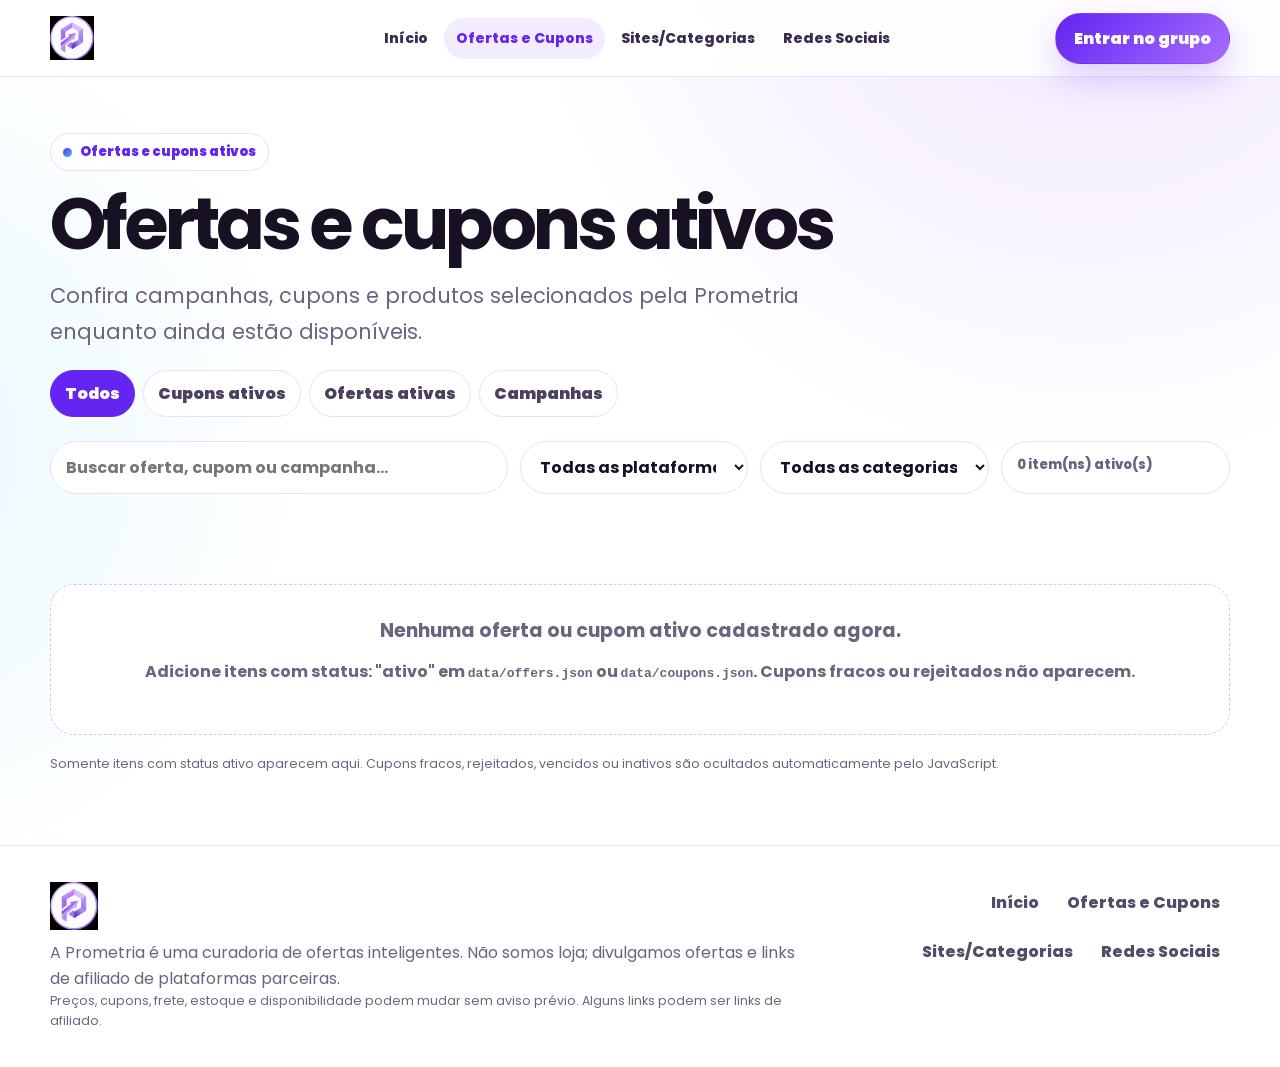
==== ofertas.html @ f3c87abd "Add files via upload" ====
<!doctype html><html lang="pt-BR"><head><meta charset="utf-8"><meta name="viewport" content="width=device-width, initial-scale=1"><title>Prometria | Ofertas e cupons ativos</title><meta name="description" content="Ofertas, cupons e campanhas ativos selecionados pela Prometria."><meta name="theme-color" content="#6424f2"><meta property="og:title" content="Prometria | Ofertas e cupons ativos"><meta property="og:description" content="Ofertas, cupons e campanhas ativos selecionados pela Prometria."><meta property="og:type" content="website"><link rel="preconnect" href="https://fonts.googleapis.com"><link rel="preconnect" href="https://fonts.gstatic.com" crossorigin><link href="https://fonts.googleapis.com/css2?family=Poppins:wght@400;600;700;800;900&display=swap" rel="stylesheet"><link rel="icon" href="assets/img/favicon.png"><link rel="stylesheet" href="assets/css/styles.css"></head><body><a class="skip-link" href="#conteudo">Pular para o conteúdo</a><header class="header"><div class="container header__inner"><a class="logo" href="index.html" aria-label="Prometria"><img src="assets/img/prometria-logo-horizontal.png" alt="Prometria - ofertas inteligentes" onerror="this.style.display='none';this.nextElementSibling.style.display='flex'"> <span class="logo__fallback" style="display:none"><span class="logo__mark">P</span><span>prometria</span></span></a><nav class="nav" data-nav aria-label="Menu principal"><a href="index.html" class="">Início</a><a href="ofertas.html" class="active">Ofertas e Cupons</a><a href="sites-categorias.html" class="">Sites/Categorias</a><a href="redes.html" class="">Redes Sociais</a></nav><div class="header__actions"><a class="btn btn--primary" href="redes.html">Entrar no grupo</a><button class="menu-btn" type="button" data-menu-button aria-expanded="false">Menu</button></div></div></header><main id="conteudo">
<section class="page-hero"><div class="container"><span class="eyebrow">Ofertas e cupons ativos</span><h1>Ofertas e cupons ativos</h1><p class="lead">Confira campanhas, cupons e produtos selecionados pela Prometria enquanto ainda estão disponíveis.</p><div class="tabs" role="tablist" aria-label="Tipo de item"><button class="tab active" data-tab="todos" type="button">Todos</button><button class="tab" data-tab="cupons" type="button">Cupons ativos</button><button class="tab" data-tab="ofertas" type="button">Ofertas ativas</button><button class="tab" data-tab="campanhas" type="button">Campanhas</button></div><div class="filters"><input class="field" data-filter-search type="search" placeholder="Buscar oferta, cupom ou campanha..."><select class="field" data-filter-platform aria-label="Filtrar por plataforma"><option value="">Todas as plataformas</option></select><select class="field" data-filter-category aria-label="Filtrar por categoria"><option value="">Todas as categorias</option></select><span class="field count" data-count>0 item(ns)</span></div></div></section>
<section class="section"><div class="container"><div class="list-grid" data-results></div><p class="legal">Somente itens com status ativo aparecem aqui. Cupons fracos, rejeitados, vencidos ou inativos são ocultados automaticamente pelo JavaScript.</p></div></section>
</main><footer class="footer"><div class="container footer__grid"><div><img class="footer__logo" src="assets/img/prometria-logo-horizontal.png" alt="Prometria"><p>A Prometria é uma curadoria de ofertas inteligentes. Não somos loja; divulgamos ofertas e links de afiliado de plataformas parceiras.</p><p class="legal">Preços, cupons, frete, estoque e disponibilidade podem mudar sem aviso prévio. Alguns links podem ser links de afiliado.</p></div><div class="footer-links"><a href="index.html">Início</a><a href="ofertas.html">Ofertas e Cupons</a><a href="sites-categorias.html">Sites/Categorias</a><a href="redes.html">Redes Sociais</a></div></div></footer><script src="assets/js/main.js"></script></body></html>
---- assets/css/styles.css ----
:root{
  --bg:#ffffff;
  --bg-soft:#faf8ff;
  --surface:#ffffff;
  --text:#181124;
  --muted:#6d637d;
  --line:#e9defc;
  --line-strong:#d7c5ff;
  --purple:#6424f2;
  --purple-dark:#260047;
  --lilac:#a76dff;
  --cyan:#43c8f5;
  --green:#18a058;
  --amber:#f59e0b;
  --red:#dc2626;
  --shadow:0 18px 50px rgba(37,0,71,.08);
  --shadow-sm:0 8px 28px rgba(37,0,71,.06);
  --radius:24px;
  --radius-sm:16px;
  --max:1180px;
}
*{box-sizing:border-box}
html{scroll-behavior:smooth}
body{
  margin:0;
  font-family:Poppins,Inter,system-ui,-apple-system,BlinkMacSystemFont,"Segoe UI",sans-serif;
  background:radial-gradient(circle at 85% -10%,rgba(167,109,255,.18),transparent 36rem),radial-gradient(circle at -10% 28rem,rgba(67,200,245,.12),transparent 28rem),var(--bg);
  color:var(--text);
}
a{color:inherit;text-decoration:none}
img{max-width:100%;display:block}
button,input,select{font:inherit}
.container{width:min(var(--max),calc(100% - 40px));margin-inline:auto}
.skip-link{position:absolute;left:-9999px;top:12px;z-index:20;background:#fff;padding:10px 14px;border-radius:12px;border:1px solid var(--line)}
.skip-link:focus{left:12px}
.header{position:sticky;top:0;z-index:10;background:rgba(255,255,255,.88);backdrop-filter:blur(18px);border-bottom:1px solid rgba(233,222,252,.86)}
.header__inner{height:76px;display:flex;align-items:center;justify-content:space-between;gap:22px}
.logo{display:flex;align-items:center;gap:12px;min-width:168px}
.logo img{height:44px;width:auto;object-fit:contain}
.logo__fallback{display:flex;align-items:center;gap:10px;font-weight:900;letter-spacing:-.04em;color:var(--purple-dark)}
.logo__mark{width:40px;height:40px;border-radius:14px;background:linear-gradient(135deg,var(--purple),var(--lilac));display:grid;place-items:center;color:#fff;font-weight:900}
.nav{display:flex;align-items:center;gap:4px;font-size:14px;font-weight:800;color:#3a2c51}
.nav a{padding:10px 12px;border-radius:999px}
.nav a:hover,.nav a.active{background:#f3ecff;color:var(--purple)}
.header__actions{display:flex;gap:10px;align-items:center}
.btn{display:inline-flex;align-items:center;justify-content:center;gap:8px;min-height:44px;padding:12px 18px;border-radius:999px;border:1px solid var(--line-strong);font-weight:900;color:var(--purple);background:#fff;cursor:pointer;transition:.18s ease;white-space:nowrap}
.btn:hover{transform:translateY(-1px);box-shadow:var(--shadow-sm)}
.btn--primary{background:linear-gradient(135deg,var(--purple),var(--lilac));border-color:transparent;color:#fff;box-shadow:0 14px 32px rgba(100,36,242,.22)}
.btn--ghost{background:#fff;color:var(--purple)}
.btn--full{width:100%}
.btn[aria-disabled="true"],.btn.disabled{opacity:.55;pointer-events:none;box-shadow:none}
.menu-btn{display:none;border:1px solid var(--line);background:#fff;border-radius:14px;padding:10px 12px;color:var(--purple);font-weight:900}
.hero{padding:76px 0 48px}
.hero__grid{display:grid;grid-template-columns:1.05fr .95fr;gap:48px;align-items:center}
.eyebrow{display:inline-flex;align-items:center;gap:8px;padding:8px 12px;border:1px solid var(--line);border-radius:999px;background:rgba(255,255,255,.82);font-size:13px;font-weight:900;color:var(--purple)}
.eyebrow::before{content:"";width:9px;height:9px;border-radius:50%;background:linear-gradient(135deg,var(--purple),var(--cyan))}
h1,.h1{font-size:clamp(40px,6vw,72px);line-height:.98;letter-spacing:-.055em;margin:18px 0 18px}
h2,.h2{font-size:clamp(28px,4vw,46px);line-height:1.07;letter-spacing:-.04em;margin:0 0 12px}
h3{font-size:19px;line-height:1.25;margin:0 0 8px}.gradient{background:linear-gradient(135deg,var(--purple),var(--lilac),var(--cyan));background-clip:text;-webkit-background-clip:text;color:transparent}.lead{font-size:clamp(17px,2.2vw,21px);line-height:1.72;color:var(--muted);max-width:760px;margin:0}.hero__actions{display:flex;gap:12px;flex-wrap:wrap;margin-top:28px}.trust-row{display:flex;gap:10px;flex-wrap:wrap;margin-top:24px}.chip{display:inline-flex;align-items:center;gap:8px;padding:9px 12px;border-radius:999px;background:#fff;border:1px solid var(--line);font-size:13px;font-weight:850;color:#4d405f}.hero-panel{background:rgba(255,255,255,.88);border:1px solid var(--line);border-radius:34px;padding:22px;box-shadow:var(--shadow)}.mini-card{padding:18px;border:1px solid var(--line);border-radius:22px;background:linear-gradient(180deg,#fff,#fbf9ff);margin-bottom:12px}.mini-card:last-child{margin-bottom:0}.mini-card__row{display:flex;gap:14px;align-items:flex-start}.icon{width:48px;height:48px;flex:0 0 48px;border-radius:16px;display:grid;place-items:center;background:linear-gradient(135deg,#f4edff,#eafaff);font-size:22px}.section{padding:60px 0}.section--soft{background:linear-gradient(180deg,rgba(250,248,255,.78),rgba(255,255,255,.92));border-block:1px solid var(--line)}.section__head{display:flex;align-items:flex-end;justify-content:space-between;gap:24px;margin-bottom:24px}.section__text{color:var(--muted);line-height:1.65;max-width:680px;margin:0}.grid{display:grid;gap:18px}.grid--3{grid-template-columns:repeat(3,1fr)}.grid--4{grid-template-columns:repeat(4,1fr)}.card{background:rgba(255,255,255,.94);border:1px solid var(--line);border-radius:var(--radius);padding:22px;box-shadow:var(--shadow-sm)}.card p{color:var(--muted);line-height:1.65;margin:0}.card__footer{margin-top:16px}.page-hero{padding:56px 0 30px}.page-hero .lead{max-width:860px}.notice{border:1px solid var(--line);border-left:5px solid var(--purple);background:#fff;border-radius:18px;padding:16px 18px;color:var(--muted);line-height:1.58}.filters{display:grid;grid-template-columns:1.4fr repeat(3, minmax(160px, .7fr));gap:12px;margin-top:24px}.field{width:100%;border:1px solid var(--line);border-radius:999px;padding:13px 15px;background:#fff;color:var(--text);font-weight:700;outline:none}.field:focus{border-color:var(--purple);box-shadow:0 0 0 4px rgba(100,36,242,.10)}.tabs{display:flex;gap:8px;flex-wrap:wrap;margin-top:20px}.tab{border:1px solid var(--line);background:#fff;border-radius:999px;padding:10px 14px;font-weight:900;color:#4d405f;cursor:pointer}.tab.active{background:var(--purple);color:#fff;border-color:var(--purple)}.list-grid{display:grid;grid-template-columns:repeat(3,1fr);gap:18px}.offer-card,.coupon-card{padding:0;overflow:hidden}.offer-card__image{height:190px;background:linear-gradient(135deg,#f6f0ff,#e9fbff);display:grid;place-items:center;color:var(--purple-dark);font-weight:900;text-align:center}.offer-card__body,.coupon-card__body{padding:20px}.badges{display:flex;gap:8px;flex-wrap:wrap;margin-bottom:12px}.badge{display:inline-flex;align-items:center;gap:6px;padding:6px 10px;border-radius:999px;background:#f4efff;color:var(--purple);font-size:12px;font-weight:900;border:1px solid var(--line)}.badge--active{background:#e9f8ef;color:#12733f;border-color:#c9efd8}.badge--warning{background:#fff6df;color:#93640d;border-color:#f8e3a7}.price-line{display:flex;align-items:baseline;gap:10px;flex-wrap:wrap;margin:14px 0 4px}.price{font-size:24px;font-weight:950;color:var(--purple-dark)}.old-price{color:var(--muted);text-decoration:line-through;font-weight:700}.price-note,.small{font-size:13px;color:var(--muted);line-height:1.5}.coupon-code{font-size:26px;font-weight:950;letter-spacing:.02em;color:var(--purple-dark);background:#faf8ff;border:1px dashed var(--line-strong);border-radius:16px;padding:14px;margin:14px 0}.empty{grid-column:1/-1;text-align:center;background:#fff;border:1px dashed var(--line-strong);border-radius:24px;padding:34px;color:var(--muted);font-weight:700}.count{font-size:13px;color:var(--muted);font-weight:800}.cta{border-radius:32px;padding:34px;background:linear-gradient(135deg,var(--purple),var(--lilac));color:#fff;display:flex;align-items:center;justify-content:space-between;gap:26px;box-shadow:var(--shadow)}.cta p{color:rgba(255,255,255,.86);line-height:1.65;margin:0}.cta .btn{background:#fff;color:var(--purple)}.footer{background:#fff;border-top:1px solid var(--line);padding:36px 0}.footer__grid{display:grid;grid-template-columns:1.3fr .7fr;gap:32px;align-items:start}.footer__logo{height:48px;width:auto;object-fit:contain;margin-bottom:10px}.footer p{color:var(--muted);line-height:1.6;margin:0}.footer-links{display:flex;gap:8px;flex-wrap:wrap;justify-content:flex-end}.footer-links a{font-weight:800;color:#554a67;padding:8px 10px;border-radius:999px}.footer-links a:hover{background:#f4efff;color:var(--purple)}.legal{margin-top:20px;font-size:12.5px;color:var(--muted)}
@media(max-width:980px){.hero__grid{grid-template-columns:1fr}.grid--3,.grid--4,.list-grid{grid-template-columns:repeat(2,1fr)}.filters{grid-template-columns:1fr 1fr}.nav{position:absolute;left:20px;right:20px;top:78px;background:#fff;border:1px solid var(--line);border-radius:22px;box-shadow:var(--shadow);padding:10px;display:none;flex-direction:column;align-items:stretch}.nav.open{display:flex}.nav a{padding:13px 14px}.menu-btn{display:inline-flex}.header__actions .btn{display:none}.footer__grid{grid-template-columns:1fr}.footer-links{justify-content:flex-start}}
@media(max-width:640px){.container{width:min(var(--max),calc(100% - 28px))}.header__inner{height:70px}.logo img{height:38px}.hero{padding:44px 0 34px}.section{padding:44px 0}.grid--3,.grid--4,.list-grid,.filters{grid-template-columns:1fr}.section__head{display:block}.cta{display:block;padding:26px;border-radius:26px}.cta .btn{width:100%;margin-top:18px}.hero__actions .btn{width:100%}.offer-card__image{height:160px}.footer__logo{height:42px}}


/* Logo oficial Prometria */
.brand {
  display: inline-flex;
  align-items: center;
  gap: 12px;
}

.brand-logo {
  display: block;
  width: auto;
  height: 48px;
  max-width: 190px;
  object-fit: contain;
}

.footer-brand .brand-logo,
.footer .brand-logo {
  height: 54px;
  max-width: 210px;
}

@media (max-width: 720px) {
  .brand-logo {
    height: 42px;
    max-width: 165px;
  }
}
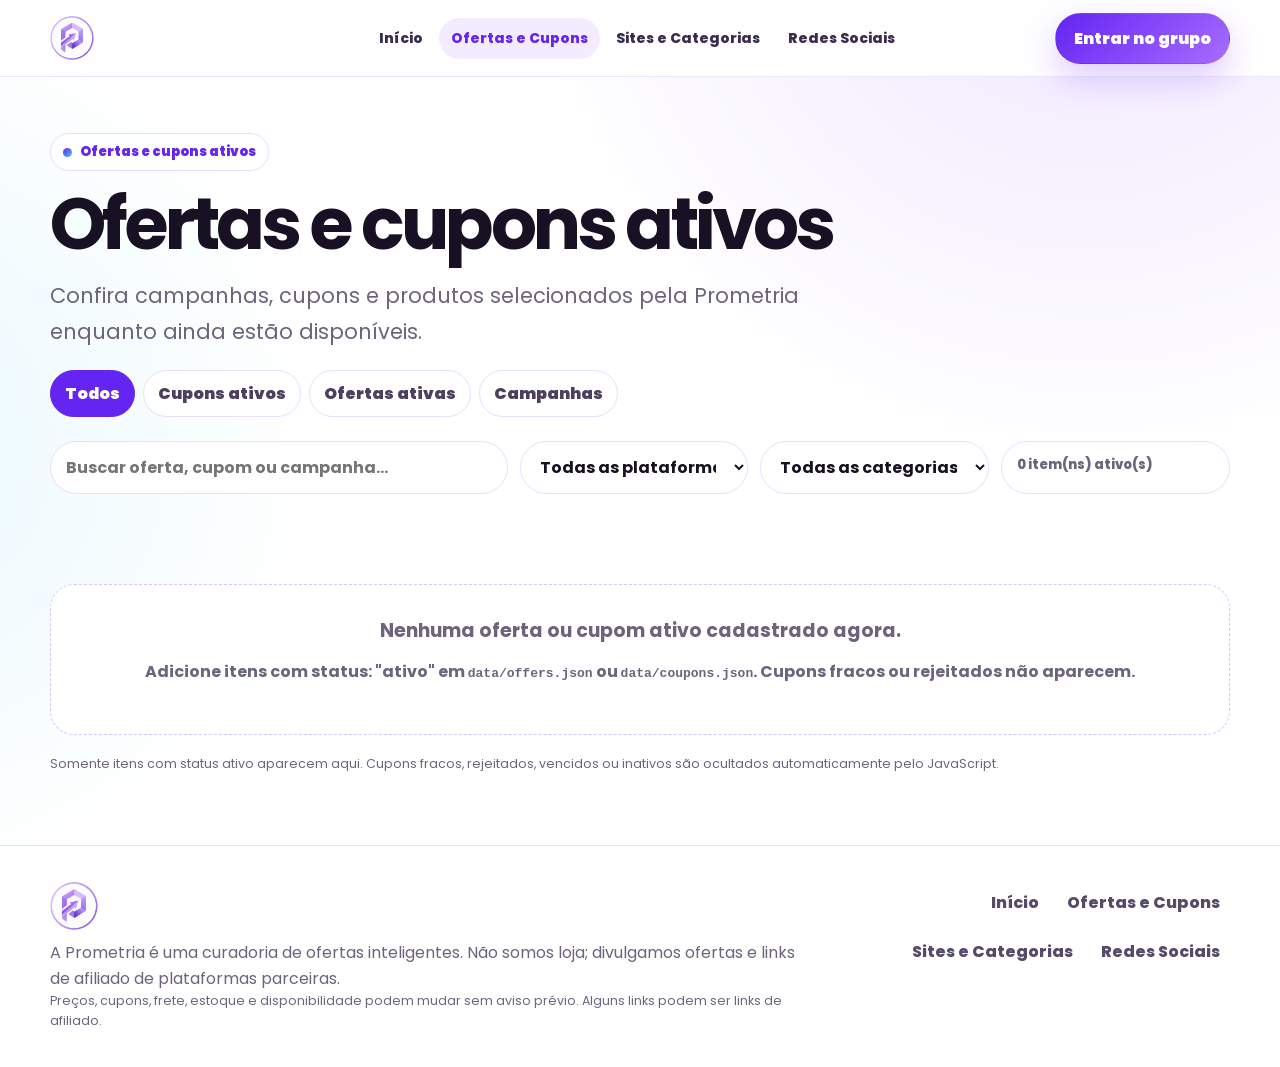
==== commit 41d84c0c: "Add files via upload" ====
--- a/ofertas.html
+++ b/ofertas.html
@@ -1,4 +1,4 @@
-<!doctype html><html lang="pt-BR"><head><meta charset="utf-8"><meta name="viewport" content="width=device-width, initial-scale=1"><title>Prometria | Ofertas e cupons ativos</title><meta name="description" content="Ofertas, cupons e campanhas ativos selecionados pela Prometria."><meta name="theme-color" content="#6424f2"><meta property="og:title" content="Prometria | Ofertas e cupons ativos"><meta property="og:description" content="Ofertas, cupons e campanhas ativos selecionados pela Prometria."><meta property="og:type" content="website"><link rel="preconnect" href="https://fonts.googleapis.com"><link rel="preconnect" href="https://fonts.gstatic.com" crossorigin><link href="https://fonts.googleapis.com/css2?family=Poppins:wght@400;600;700;800;900&display=swap" rel="stylesheet"><link rel="icon" href="assets/img/favicon.png"><link rel="stylesheet" href="assets/css/styles.css"></head><body><a class="skip-link" href="#conteudo">Pular para o conteúdo</a><header class="header"><div class="container header__inner"><a class="logo" href="index.html" aria-label="Prometria"><img src="assets/img/prometria-logo-horizontal.png" alt="Prometria - ofertas inteligentes" onerror="this.style.display='none';this.nextElementSibling.style.display='flex'"> <span class="logo__fallback" style="display:none"><span class="logo__mark">P</span><span>prometria</span></span></a><nav class="nav" data-nav aria-label="Menu principal"><a href="index.html" class="">Início</a><a href="ofertas.html" class="active">Ofertas e Cupons</a><a href="sites-categorias.html" class="">Sites/Categorias</a><a href="redes.html" class="">Redes Sociais</a></nav><div class="header__actions"><a class="btn btn--primary" href="redes.html">Entrar no grupo</a><button class="menu-btn" type="button" data-menu-button aria-expanded="false">Menu</button></div></div></header><main id="conteudo">
+<!doctype html><html lang="pt-BR"><head><meta charset="utf-8"><meta name="viewport" content="width=device-width, initial-scale=1"><title>Prometria | Ofertas e cupons ativos</title><meta name="description" content="Ofertas, cupons e campanhas ativos selecionados pela Prometria."><meta name="theme-color" content="#6424f2"><meta property="og:title" content="Prometria | Ofertas e cupons ativos"><meta property="og:description" content="Ofertas, cupons e campanhas ativos selecionados pela Prometria."><meta property="og:type" content="website"><link rel="preconnect" href="https://fonts.googleapis.com"><link rel="preconnect" href="https://fonts.gstatic.com" crossorigin><link href="https://fonts.googleapis.com/css2?family=Poppins:wght@400;600;700;800;900&display=swap" rel="stylesheet"><link rel="icon" href="assets/img/favicon.png"><link rel="stylesheet" href="assets/css/styles.css"></head><body><a class="skip-link" href="#conteudo">Pular para o conteúdo</a><header class="header"><div class="container header__inner"><a class="logo" href="index.html" aria-label="Prometria"><img class="brand-logo" src="assets/img/prometria-logo-clean.png" alt="Prometria - ofertas inteligentes" onerror="this.style.display='none';this.nextElementSibling.style.display='flex'"> <span class="logo__fallback" style="display:none"><span class="logo__mark">P</span><span>prometria</span></span></a><nav class="nav" data-nav aria-label="Menu principal"><a href="index.html" class="">Início</a><a href="ofertas.html" class="active">Ofertas e Cupons</a><a href="sites-categorias.html" class="">Sites e Categorias</a><a href="redes.html" class="">Redes Sociais</a></nav><div class="header__actions"><a class="btn btn--primary" href="redes.html">Entrar no grupo</a><button class="menu-btn" type="button" data-menu-button aria-expanded="false">Menu</button></div></div></header><main id="conteudo">
 <section class="page-hero"><div class="container"><span class="eyebrow">Ofertas e cupons ativos</span><h1>Ofertas e cupons ativos</h1><p class="lead">Confira campanhas, cupons e produtos selecionados pela Prometria enquanto ainda estão disponíveis.</p><div class="tabs" role="tablist" aria-label="Tipo de item"><button class="tab active" data-tab="todos" type="button">Todos</button><button class="tab" data-tab="cupons" type="button">Cupons ativos</button><button class="tab" data-tab="ofertas" type="button">Ofertas ativas</button><button class="tab" data-tab="campanhas" type="button">Campanhas</button></div><div class="filters"><input class="field" data-filter-search type="search" placeholder="Buscar oferta, cupom ou campanha..."><select class="field" data-filter-platform aria-label="Filtrar por plataforma"><option value="">Todas as plataformas</option></select><select class="field" data-filter-category aria-label="Filtrar por categoria"><option value="">Todas as categorias</option></select><span class="field count" data-count>0 item(ns)</span></div></div></section>
 <section class="section"><div class="container"><div class="list-grid" data-results></div><p class="legal">Somente itens com status ativo aparecem aqui. Cupons fracos, rejeitados, vencidos ou inativos são ocultados automaticamente pelo JavaScript.</p></div></section>
-</main><footer class="footer"><div class="container footer__grid"><div><img class="footer__logo" src="assets/img/prometria-logo-horizontal.png" alt="Prometria"><p>A Prometria é uma curadoria de ofertas inteligentes. Não somos loja; divulgamos ofertas e links de afiliado de plataformas parceiras.</p><p class="legal">Preços, cupons, frete, estoque e disponibilidade podem mudar sem aviso prévio. Alguns links podem ser links de afiliado.</p></div><div class="footer-links"><a href="index.html">Início</a><a href="ofertas.html">Ofertas e Cupons</a><a href="sites-categorias.html">Sites/Categorias</a><a href="redes.html">Redes Sociais</a></div></div></footer><script src="assets/js/main.js"></script></body></html>+</main><footer class="footer"><div class="container footer__grid"><div><img class="footer__logo" src="assets/img/prometria-logo-clean.png" alt="Prometria"><p>A Prometria é uma curadoria de ofertas inteligentes. Não somos loja; divulgamos ofertas e links de afiliado de plataformas parceiras.</p><p class="legal">Preços, cupons, frete, estoque e disponibilidade podem mudar sem aviso prévio. Alguns links podem ser links de afiliado.</p></div><div class="footer-links"><a href="index.html">Início</a><a href="ofertas.html">Ofertas e Cupons</a><a href="sites-categorias.html">Sites e Categorias</a><a href="redes.html">Redes Sociais</a></div></div></footer><script src="assets/js/main.js"></script></body></html>
--- a/assets/css/styles.css
+++ b/assets/css/styles.css
@@ -88,3 +88,144 @@
     max-width: 165px;
   }
 }
+
+
+/* ===== Ajustes V5 Prometria clean ===== */
+.brand-logo,
+.logo-img,
+.site-logo {
+  height: 46px;
+  max-width: 210px;
+  width: auto;
+  object-fit: contain;
+  display: block;
+  background: transparent !important;
+  border-radius: 0 !important;
+  box-shadow: none !important;
+}
+
+.brand,
+.logo,
+.header-logo {
+  background: transparent !important;
+  box-shadow: none !important;
+}
+
+.header,
+.site-header {
+  background: rgba(255,255,255,.92) !important;
+  backdrop-filter: blur(14px);
+  border-bottom: 1px solid #eee6ff;
+}
+
+.hero {
+  padding-top: 56px !important;
+  padding-bottom: 42px !important;
+}
+
+.hero .container,
+.hero-grid {
+  min-height: auto !important;
+}
+
+.hero-title,
+h1 {
+  max-width: 820px;
+}
+
+.home-compact-grid {
+  display: grid;
+  grid-template-columns: repeat(3, 1fr);
+  gap: 18px;
+  margin-top: 26px;
+}
+
+.home-compact-card {
+  background: #fff;
+  border: 1px solid #eadffd;
+  border-radius: 22px;
+  padding: 22px;
+  box-shadow: 0 12px 36px rgba(39, 10, 77, .07);
+}
+
+.home-compact-card h3 {
+  margin: 0 0 8px;
+  font-size: 18px;
+}
+
+.home-compact-card p {
+  margin: 0;
+  color: #746a86;
+  line-height: 1.55;
+}
+
+.home-platform-strip {
+  display: flex;
+  flex-wrap: wrap;
+  gap: 10px;
+  margin-top: 22px;
+}
+
+.home-platform-strip a,
+.home-platform-strip span {
+  display: inline-flex;
+  padding: 10px 14px;
+  border: 1px solid #eadffd;
+  border-radius: 999px;
+  background: #fff;
+  color: #5B20E8;
+  font-weight: 800;
+  font-size: 14px;
+}
+
+.section-condensed {
+  padding: 42px 0 !important;
+}
+
+.notice-box {
+  border: 1px solid #eadffd;
+  background: #fbfaff;
+  border-radius: 22px;
+  padding: 18px;
+  color: #746a86;
+  line-height: 1.55;
+  font-size: 14px;
+}
+
+.empty-state {
+  border: 1px dashed #d8c7ff;
+  background: #fbfaff;
+  border-radius: 22px;
+  padding: 28px;
+  text-align: center;
+  color: #746a86;
+}
+
+.data-help {
+  margin-top: 22px;
+  padding: 18px;
+  background: #fff;
+  border: 1px solid #eadffd;
+  border-radius: 22px;
+}
+
+.data-help code {
+  background: #f7f3ff;
+  color: #5B20E8;
+  padding: 2px 6px;
+  border-radius: 8px;
+  font-weight: 800;
+}
+
+@media (max-width: 860px) {
+  .home-compact-grid {
+    grid-template-columns: 1fr;
+  }
+
+  .brand-logo,
+  .logo-img,
+  .site-logo {
+    height: 40px;
+    max-width: 176px;
+  }
+}
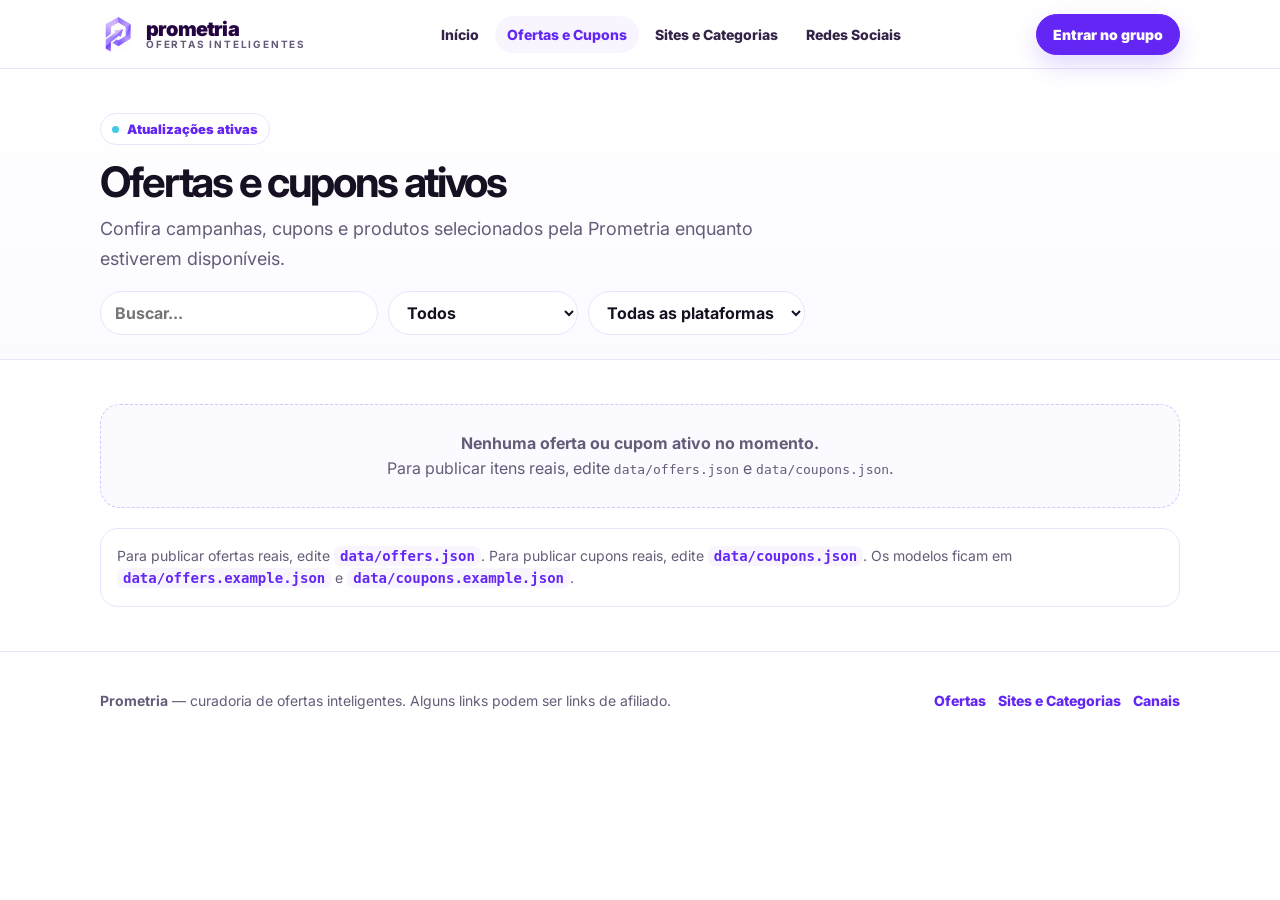
==== commit 6e233f6c: "Add files via upload v6" ====
--- a/ofertas.html
+++ b/ofertas.html
@@ -1,4 +1,87 @@
-<!doctype html><html lang="pt-BR"><head><meta charset="utf-8"><meta name="viewport" content="width=device-width, initial-scale=1"><title>Prometria | Ofertas e cupons ativos</title><meta name="description" content="Ofertas, cupons e campanhas ativos selecionados pela Prometria."><meta name="theme-color" content="#6424f2"><meta property="og:title" content="Prometria | Ofertas e cupons ativos"><meta property="og:description" content="Ofertas, cupons e campanhas ativos selecionados pela Prometria."><meta property="og:type" content="website"><link rel="preconnect" href="https://fonts.googleapis.com"><link rel="preconnect" href="https://fonts.gstatic.com" crossorigin><link href="https://fonts.googleapis.com/css2?family=Poppins:wght@400;600;700;800;900&display=swap" rel="stylesheet"><link rel="icon" href="assets/img/favicon.png"><link rel="stylesheet" href="assets/css/styles.css"></head><body><a class="skip-link" href="#conteudo">Pular para o conteúdo</a><header class="header"><div class="container header__inner"><a class="logo" href="index.html" aria-label="Prometria"><img class="brand-logo" src="assets/img/prometria-logo-clean.png" alt="Prometria - ofertas inteligentes" onerror="this.style.display='none';this.nextElementSibling.style.display='flex'"> <span class="logo__fallback" style="display:none"><span class="logo__mark">P</span><span>prometria</span></span></a><nav class="nav" data-nav aria-label="Menu principal"><a href="index.html" class="">Início</a><a href="ofertas.html" class="active">Ofertas e Cupons</a><a href="sites-categorias.html" class="">Sites e Categorias</a><a href="redes.html" class="">Redes Sociais</a></nav><div class="header__actions"><a class="btn btn--primary" href="redes.html">Entrar no grupo</a><button class="menu-btn" type="button" data-menu-button aria-expanded="false">Menu</button></div></div></header><main id="conteudo">
-<section class="page-hero"><div class="container"><span class="eyebrow">Ofertas e cupons ativos</span><h1>Ofertas e cupons ativos</h1><p class="lead">Confira campanhas, cupons e produtos selecionados pela Prometria enquanto ainda estão disponíveis.</p><div class="tabs" role="tablist" aria-label="Tipo de item"><button class="tab active" data-tab="todos" type="button">Todos</button><button class="tab" data-tab="cupons" type="button">Cupons ativos</button><button class="tab" data-tab="ofertas" type="button">Ofertas ativas</button><button class="tab" data-tab="campanhas" type="button">Campanhas</button></div><div class="filters"><input class="field" data-filter-search type="search" placeholder="Buscar oferta, cupom ou campanha..."><select class="field" data-filter-platform aria-label="Filtrar por plataforma"><option value="">Todas as plataformas</option></select><select class="field" data-filter-category aria-label="Filtrar por categoria"><option value="">Todas as categorias</option></select><span class="field count" data-count>0 item(ns)</span></div></div></section>
-<section class="section"><div class="container"><div class="list-grid" data-results></div><p class="legal">Somente itens com status ativo aparecem aqui. Cupons fracos, rejeitados, vencidos ou inativos são ocultados automaticamente pelo JavaScript.</p></div></section>
-</main><footer class="footer"><div class="container footer__grid"><div><img class="footer__logo" src="assets/img/prometria-logo-clean.png" alt="Prometria"><p>A Prometria é uma curadoria de ofertas inteligentes. Não somos loja; divulgamos ofertas e links de afiliado de plataformas parceiras.</p><p class="legal">Preços, cupons, frete, estoque e disponibilidade podem mudar sem aviso prévio. Alguns links podem ser links de afiliado.</p></div><div class="footer-links"><a href="index.html">Início</a><a href="ofertas.html">Ofertas e Cupons</a><a href="sites-categorias.html">Sites e Categorias</a><a href="redes.html">Redes Sociais</a></div></div></footer><script src="assets/js/main.js"></script></body></html>+<!doctype html>
+<html lang="pt-BR">
+<head>
+  <meta charset="utf-8">
+  <meta name="viewport" content="width=device-width, initial-scale=1">
+  <title>Prometria | Ofertas e cupons ativos</title>
+  <meta name="description" content="Prometria - ofertas inteligentes.">
+  <link rel="preconnect" href="https://fonts.googleapis.com">
+  <link rel="preconnect" href="https://fonts.gstatic.com" crossorigin>
+  <link href="https://fonts.googleapis.com/css2?family=Inter:wght@400;500;600;700;800;900&family=Poppins:wght@600;700;800;900&display=swap" rel="stylesheet">
+  <link rel="icon" href="assets/img/prometria-symbol.png">
+  <link rel="stylesheet" href="assets/css/styles.css">
+</head>
+<body>
+  
+<header class="topbar">
+  <div class="container topbar-inner">
+    <a class="brand" href="index.html" aria-label="Prometria">
+      <img class="brand-symbol" src="assets/img/prometria-symbol.png" alt="">
+      <span class="brand-text">
+        <span class="brand-name">prometria</span>
+        <span class="brand-tagline">ofertas inteligentes</span>
+      </span>
+    </a>
+    <nav class="nav" aria-label="Menu principal">
+      <a href="index.html">Início</a>
+      <a class="active" href="ofertas.html">Ofertas e Cupons</a>
+      <a href="sites-categorias.html">Sites e Categorias</a>
+      <a href="redes.html">Redes Sociais</a>
+    </nav>
+    <div class="header-actions">
+      <a class="btn primary" href="redes.html#whatsapp">Entrar no grupo</a>
+      <button class="menu-btn" type="button">Menu</button>
+    </div>
+  </div>
+</header>
+
+  <main>
+    
+<section class="page-head">
+  <div class="container">
+    <span class="kicker">Atualizações ativas</span>
+    <h1>Ofertas e cupons ativos</h1>
+    <p class="lead">Confira campanhas, cupons e produtos selecionados pela Prometria enquanto estiverem disponíveis.</p>
+    <div class="filters">
+      <input id="search" class="input" type="search" placeholder="Buscar...">
+      <select id="typeFilter" class="select">
+        <option value="">Todos</option>
+        <option value="cupom">Cupons ativos</option>
+        <option value="oferta">Ofertas ativas</option>
+      </select>
+      <select id="platformFilter" class="select">
+        <option value="">Todas as plataformas</option>
+        <option>Amazon</option>
+        <option>AliExpress</option>
+        <option>Shopee</option>
+        <option>Mercado Livre</option>
+        <option>Magalu</option>
+      </select>
+    </div>
+  </div>
+</section>
+<section class="section">
+  <div class="container">
+    <div id="offersGrid" class="list-grid"></div>
+    <div class="data-note">
+      Para publicar ofertas reais, edite <code>data/offers.json</code>. Para publicar cupons reais, edite <code>data/coupons.json</code>. Os modelos ficam em <code>data/offers.example.json</code> e <code>data/coupons.example.json</code>.
+    </div>
+  </div>
+</section>
+
+  </main>
+  
+<footer class="footer">
+  <div class="container footer-inner">
+    <p><strong>Prometria</strong> — curadoria de ofertas inteligentes. Alguns links podem ser links de afiliado.</p>
+    <div class="footer-links">
+      <a href="ofertas.html">Ofertas</a>
+      <a href="sites-categorias.html">Sites e Categorias</a>
+      <a href="redes.html">Canais</a>
+    </div>
+  </div>
+</footer>
+
+  <script src="assets/js/main.js"></script>
+</body>
+</html>
--- a/assets/css/styles.css
+++ b/assets/css/styles.css
@@ -1,231 +1,225 @@
 :root{
   --bg:#ffffff;
-  --bg-soft:#faf8ff;
-  --surface:#ffffff;
-  --text:#181124;
-  --muted:#6d637d;
-  --line:#e9defc;
-  --line-strong:#d7c5ff;
-  --purple:#6424f2;
-  --purple-dark:#260047;
-  --lilac:#a76dff;
-  --cyan:#43c8f5;
-  --green:#18a058;
-  --amber:#f59e0b;
+  --soft:#f8f5ff;
+  --soft2:#fbfaff;
+  --line:#ece3ff;
+  --text:#171022;
+  --muted:#665b78;
+  --purple:#6426f4;
+  --purple2:#8b5cf6;
+  --cyan:#42c7e8;
+  --dark:#250541;
+  --green:#17a765;
   --red:#dc2626;
-  --shadow:0 18px 50px rgba(37,0,71,.08);
-  --shadow-sm:0 8px 28px rgba(37,0,71,.06);
-  --radius:24px;
-  --radius-sm:16px;
-  --max:1180px;
+  --radius:18px;
+  --shadow:0 14px 42px rgba(33,0,61,.08);
+  --max:1080px;
 }
 *{box-sizing:border-box}
 html{scroll-behavior:smooth}
 body{
   margin:0;
-  font-family:Poppins,Inter,system-ui,-apple-system,BlinkMacSystemFont,"Segoe UI",sans-serif;
-  background:radial-gradient(circle at 85% -10%,rgba(167,109,255,.18),transparent 36rem),radial-gradient(circle at -10% 28rem,rgba(67,200,245,.12),transparent 28rem),var(--bg);
+  font-family:Inter, Poppins, system-ui, -apple-system, BlinkMacSystemFont, "Segoe UI", sans-serif;
   color:var(--text);
-}
-a{color:inherit;text-decoration:none}
+  background:var(--bg);
+}
+a{text-decoration:none;color:inherit}
 img{max-width:100%;display:block}
-button,input,select{font:inherit}
-.container{width:min(var(--max),calc(100% - 40px));margin-inline:auto}
-.skip-link{position:absolute;left:-9999px;top:12px;z-index:20;background:#fff;padding:10px 14px;border-radius:12px;border:1px solid var(--line)}
-.skip-link:focus{left:12px}
-.header{position:sticky;top:0;z-index:10;background:rgba(255,255,255,.88);backdrop-filter:blur(18px);border-bottom:1px solid rgba(233,222,252,.86)}
-.header__inner{height:76px;display:flex;align-items:center;justify-content:space-between;gap:22px}
-.logo{display:flex;align-items:center;gap:12px;min-width:168px}
-.logo img{height:44px;width:auto;object-fit:contain}
-.logo__fallback{display:flex;align-items:center;gap:10px;font-weight:900;letter-spacing:-.04em;color:var(--purple-dark)}
-.logo__mark{width:40px;height:40px;border-radius:14px;background:linear-gradient(135deg,var(--purple),var(--lilac));display:grid;place-items:center;color:#fff;font-weight:900}
-.nav{display:flex;align-items:center;gap:4px;font-size:14px;font-weight:800;color:#3a2c51}
-.nav a{padding:10px 12px;border-radius:999px}
-.nav a:hover,.nav a.active{background:#f3ecff;color:var(--purple)}
-.header__actions{display:flex;gap:10px;align-items:center}
-.btn{display:inline-flex;align-items:center;justify-content:center;gap:8px;min-height:44px;padding:12px 18px;border-radius:999px;border:1px solid var(--line-strong);font-weight:900;color:var(--purple);background:#fff;cursor:pointer;transition:.18s ease;white-space:nowrap}
-.btn:hover{transform:translateY(-1px);box-shadow:var(--shadow-sm)}
-.btn--primary{background:linear-gradient(135deg,var(--purple),var(--lilac));border-color:transparent;color:#fff;box-shadow:0 14px 32px rgba(100,36,242,.22)}
-.btn--ghost{background:#fff;color:var(--purple)}
-.btn--full{width:100%}
-.btn[aria-disabled="true"],.btn.disabled{opacity:.55;pointer-events:none;box-shadow:none}
-.menu-btn{display:none;border:1px solid var(--line);background:#fff;border-radius:14px;padding:10px 12px;color:var(--purple);font-weight:900}
-.hero{padding:76px 0 48px}
-.hero__grid{display:grid;grid-template-columns:1.05fr .95fr;gap:48px;align-items:center}
-.eyebrow{display:inline-flex;align-items:center;gap:8px;padding:8px 12px;border:1px solid var(--line);border-radius:999px;background:rgba(255,255,255,.82);font-size:13px;font-weight:900;color:var(--purple)}
-.eyebrow::before{content:"";width:9px;height:9px;border-radius:50%;background:linear-gradient(135deg,var(--purple),var(--cyan))}
-h1,.h1{font-size:clamp(40px,6vw,72px);line-height:.98;letter-spacing:-.055em;margin:18px 0 18px}
-h2,.h2{font-size:clamp(28px,4vw,46px);line-height:1.07;letter-spacing:-.04em;margin:0 0 12px}
-h3{font-size:19px;line-height:1.25;margin:0 0 8px}.gradient{background:linear-gradient(135deg,var(--purple),var(--lilac),var(--cyan));background-clip:text;-webkit-background-clip:text;color:transparent}.lead{font-size:clamp(17px,2.2vw,21px);line-height:1.72;color:var(--muted);max-width:760px;margin:0}.hero__actions{display:flex;gap:12px;flex-wrap:wrap;margin-top:28px}.trust-row{display:flex;gap:10px;flex-wrap:wrap;margin-top:24px}.chip{display:inline-flex;align-items:center;gap:8px;padding:9px 12px;border-radius:999px;background:#fff;border:1px solid var(--line);font-size:13px;font-weight:850;color:#4d405f}.hero-panel{background:rgba(255,255,255,.88);border:1px solid var(--line);border-radius:34px;padding:22px;box-shadow:var(--shadow)}.mini-card{padding:18px;border:1px solid var(--line);border-radius:22px;background:linear-gradient(180deg,#fff,#fbf9ff);margin-bottom:12px}.mini-card:last-child{margin-bottom:0}.mini-card__row{display:flex;gap:14px;align-items:flex-start}.icon{width:48px;height:48px;flex:0 0 48px;border-radius:16px;display:grid;place-items:center;background:linear-gradient(135deg,#f4edff,#eafaff);font-size:22px}.section{padding:60px 0}.section--soft{background:linear-gradient(180deg,rgba(250,248,255,.78),rgba(255,255,255,.92));border-block:1px solid var(--line)}.section__head{display:flex;align-items:flex-end;justify-content:space-between;gap:24px;margin-bottom:24px}.section__text{color:var(--muted);line-height:1.65;max-width:680px;margin:0}.grid{display:grid;gap:18px}.grid--3{grid-template-columns:repeat(3,1fr)}.grid--4{grid-template-columns:repeat(4,1fr)}.card{background:rgba(255,255,255,.94);border:1px solid var(--line);border-radius:var(--radius);padding:22px;box-shadow:var(--shadow-sm)}.card p{color:var(--muted);line-height:1.65;margin:0}.card__footer{margin-top:16px}.page-hero{padding:56px 0 30px}.page-hero .lead{max-width:860px}.notice{border:1px solid var(--line);border-left:5px solid var(--purple);background:#fff;border-radius:18px;padding:16px 18px;color:var(--muted);line-height:1.58}.filters{display:grid;grid-template-columns:1.4fr repeat(3, minmax(160px, .7fr));gap:12px;margin-top:24px}.field{width:100%;border:1px solid var(--line);border-radius:999px;padding:13px 15px;background:#fff;color:var(--text);font-weight:700;outline:none}.field:focus{border-color:var(--purple);box-shadow:0 0 0 4px rgba(100,36,242,.10)}.tabs{display:flex;gap:8px;flex-wrap:wrap;margin-top:20px}.tab{border:1px solid var(--line);background:#fff;border-radius:999px;padding:10px 14px;font-weight:900;color:#4d405f;cursor:pointer}.tab.active{background:var(--purple);color:#fff;border-color:var(--purple)}.list-grid{display:grid;grid-template-columns:repeat(3,1fr);gap:18px}.offer-card,.coupon-card{padding:0;overflow:hidden}.offer-card__image{height:190px;background:linear-gradient(135deg,#f6f0ff,#e9fbff);display:grid;place-items:center;color:var(--purple-dark);font-weight:900;text-align:center}.offer-card__body,.coupon-card__body{padding:20px}.badges{display:flex;gap:8px;flex-wrap:wrap;margin-bottom:12px}.badge{display:inline-flex;align-items:center;gap:6px;padding:6px 10px;border-radius:999px;background:#f4efff;color:var(--purple);font-size:12px;font-weight:900;border:1px solid var(--line)}.badge--active{background:#e9f8ef;color:#12733f;border-color:#c9efd8}.badge--warning{background:#fff6df;color:#93640d;border-color:#f8e3a7}.price-line{display:flex;align-items:baseline;gap:10px;flex-wrap:wrap;margin:14px 0 4px}.price{font-size:24px;font-weight:950;color:var(--purple-dark)}.old-price{color:var(--muted);text-decoration:line-through;font-weight:700}.price-note,.small{font-size:13px;color:var(--muted);line-height:1.5}.coupon-code{font-size:26px;font-weight:950;letter-spacing:.02em;color:var(--purple-dark);background:#faf8ff;border:1px dashed var(--line-strong);border-radius:16px;padding:14px;margin:14px 0}.empty{grid-column:1/-1;text-align:center;background:#fff;border:1px dashed var(--line-strong);border-radius:24px;padding:34px;color:var(--muted);font-weight:700}.count{font-size:13px;color:var(--muted);font-weight:800}.cta{border-radius:32px;padding:34px;background:linear-gradient(135deg,var(--purple),var(--lilac));color:#fff;display:flex;align-items:center;justify-content:space-between;gap:26px;box-shadow:var(--shadow)}.cta p{color:rgba(255,255,255,.86);line-height:1.65;margin:0}.cta .btn{background:#fff;color:var(--purple)}.footer{background:#fff;border-top:1px solid var(--line);padding:36px 0}.footer__grid{display:grid;grid-template-columns:1.3fr .7fr;gap:32px;align-items:start}.footer__logo{height:48px;width:auto;object-fit:contain;margin-bottom:10px}.footer p{color:var(--muted);line-height:1.6;margin:0}.footer-links{display:flex;gap:8px;flex-wrap:wrap;justify-content:flex-end}.footer-links a{font-weight:800;color:#554a67;padding:8px 10px;border-radius:999px}.footer-links a:hover{background:#f4efff;color:var(--purple)}.legal{margin-top:20px;font-size:12.5px;color:var(--muted)}
-@media(max-width:980px){.hero__grid{grid-template-columns:1fr}.grid--3,.grid--4,.list-grid{grid-template-columns:repeat(2,1fr)}.filters{grid-template-columns:1fr 1fr}.nav{position:absolute;left:20px;right:20px;top:78px;background:#fff;border:1px solid var(--line);border-radius:22px;box-shadow:var(--shadow);padding:10px;display:none;flex-direction:column;align-items:stretch}.nav.open{display:flex}.nav a{padding:13px 14px}.menu-btn{display:inline-flex}.header__actions .btn{display:none}.footer__grid{grid-template-columns:1fr}.footer-links{justify-content:flex-start}}
-@media(max-width:640px){.container{width:min(var(--max),calc(100% - 28px))}.header__inner{height:70px}.logo img{height:38px}.hero{padding:44px 0 34px}.section{padding:44px 0}.grid--3,.grid--4,.list-grid,.filters{grid-template-columns:1fr}.section__head{display:block}.cta{display:block;padding:26px;border-radius:26px}.cta .btn{width:100%;margin-top:18px}.hero__actions .btn{width:100%}.offer-card__image{height:160px}.footer__logo{height:42px}}
-
-
-/* Logo oficial Prometria */
-.brand {
-  display: inline-flex;
-  align-items: center;
-  gap: 12px;
-}
-
-.brand-logo {
-  display: block;
-  width: auto;
-  height: 48px;
-  max-width: 190px;
-  object-fit: contain;
-}
-
-.footer-brand .brand-logo,
-.footer .brand-logo {
-  height: 54px;
-  max-width: 210px;
-}
-
-@media (max-width: 720px) {
-  .brand-logo {
-    height: 42px;
-    max-width: 165px;
+.container{width:min(var(--max), calc(100% - 32px));margin:0 auto}
+.topbar{
+  position:sticky;top:0;z-index:10;
+  background:rgba(255,255,255,.94);
+  border-bottom:1px solid var(--line);
+  backdrop-filter:blur(14px);
+}
+.topbar-inner{
+  height:68px;
+  display:flex;align-items:center;justify-content:space-between;gap:18px;
+}
+.brand{
+  display:flex;align-items:center;gap:10px;
+  min-width:180px;
+}
+.brand-symbol{
+  width:36px;height:36px;border-radius:12px;
+  object-fit:contain;
+}
+.brand-text{line-height:1}
+.brand-name{
+  display:block;font-size:20px;font-weight:900;letter-spacing:-.04em;color:var(--dark);
+}
+.brand-tagline{
+  display:block;font-size:10px;letter-spacing:.18em;text-transform:uppercase;color:var(--muted);font-weight:700;
+}
+.nav{display:flex;align-items:center;gap:4px}
+.nav a{
+  padding:10px 12px;border-radius:999px;
+  font-size:14px;font-weight:800;color:#332347;
+}
+.nav a:hover,.nav a.active{background:var(--soft);color:var(--purple)}
+.header-actions{display:flex;align-items:center;gap:10px}
+.menu-btn{display:none;border:1px solid var(--line);background:#fff;border-radius:12px;padding:9px 11px;font-weight:900;color:var(--purple)}
+.btn{
+  display:inline-flex;align-items:center;justify-content:center;gap:8px;
+  border-radius:999px;padding:11px 16px;
+  border:1px solid var(--line);
+  background:#fff;color:var(--purple);
+  font-weight:900;font-size:14px;
+  cursor:pointer;
+}
+.btn.primary{
+  background:var(--purple);
+  color:#fff;border-color:var(--purple);
+  box-shadow:0 10px 24px rgba(100,38,244,.18);
+}
+.btn:hover{transform:translateY(-1px)}
+.hero{
+  padding:64px 0 38px;
+  background:
+    radial-gradient(circle at 85% 15%, rgba(100,38,244,.10), transparent 28rem),
+    linear-gradient(180deg,#fff 0%, #fbfaff 100%);
+  border-bottom:1px solid var(--line);
+}
+.hero-layout{
+  display:grid;grid-template-columns:1fr 330px;gap:34px;align-items:center;
+}
+.kicker{
+  display:inline-flex;align-items:center;gap:8px;
+  border:1px solid var(--line);background:#fff;color:var(--purple);
+  padding:7px 11px;border-radius:999px;font-size:13px;font-weight:900;
+}
+.kicker::before{content:"";width:7px;height:7px;border-radius:50%;background:var(--cyan)}
+h1{
+  margin:16px 0 14px;
+  max-width:760px;
+  font-size:clamp(34px,5vw,54px);
+  line-height:1.02;
+  letter-spacing:-.055em;
+}
+.lead{
+  max-width:680px;
+  margin:0;
+  color:var(--muted);
+  font-size:18px;
+  line-height:1.65;
+}
+.hero-actions{display:flex;gap:10px;flex-wrap:wrap;margin-top:24px}
+.summary-card{
+  background:#fff;border:1px solid var(--line);border-radius:22px;padding:20px;box-shadow:var(--shadow);
+}
+.summary-card h2{font-size:18px;margin:0 0 12px}
+.summary-list{display:grid;gap:10px;margin:0;padding:0;list-style:none}
+.summary-list li{
+  display:flex;gap:10px;align-items:flex-start;
+  padding:10px;border-radius:14px;background:var(--soft2);
+  color:var(--muted);font-size:14px;line-height:1.45;
+}
+.dot{width:8px;height:8px;border-radius:50%;background:var(--purple);margin-top:6px;flex:none}
+.section{padding:44px 0}
+.section-title-row{
+  display:flex;align-items:flex-end;justify-content:space-between;gap:20px;margin-bottom:20px;
+}
+.section-title-row h2{margin:0;font-size:28px;letter-spacing:-.04em}
+.section-title-row p{margin:8px 0 0;color:var(--muted);line-height:1.55;max-width:610px}
+.grid{display:grid;gap:16px}
+.grid-3{grid-template-columns:repeat(3,1fr)}
+.grid-4{grid-template-columns:repeat(4,1fr)}
+.card{
+  background:#fff;border:1px solid var(--line);border-radius:var(--radius);
+  padding:18px;box-shadow:var(--shadow);
+}
+.card h3{margin:0 0 8px;font-size:17px;letter-spacing:-.02em}
+.card p{margin:0;color:var(--muted);line-height:1.55;font-size:14px}
+.card .mini{font-size:12px;text-transform:uppercase;letter-spacing:.08em;color:var(--purple);font-weight:900;margin-bottom:8px}
+.card-icon{font-size:24px;margin-bottom:12px}
+.notice{
+  background:var(--soft2);
+  border:1px solid var(--line);
+  border-radius:var(--radius);
+  padding:16px;
+  color:var(--muted);
+  line-height:1.55;
+  font-size:14px;
+}
+.cta{
+  display:flex;align-items:center;justify-content:space-between;gap:20px;
+  background:var(--dark);color:#fff;border-radius:24px;padding:24px;
+}
+.cta h2{margin:0 0 6px;font-size:26px;letter-spacing:-.04em}
+.cta p{margin:0;color:rgba(255,255,255,.75);line-height:1.55}
+.cta .btn{background:#fff;color:var(--purple);border-color:#fff}
+.page-head{
+  padding:44px 0 24px;
+  border-bottom:1px solid var(--line);
+  background:linear-gradient(180deg,#fff,#fbfaff);
+}
+.page-head h1{font-size:42px;margin-bottom:10px}
+.filters{display:flex;gap:10px;flex-wrap:wrap;margin-top:18px}
+.input,.select{
+  height:44px;border-radius:999px;border:1px solid var(--line);padding:0 14px;
+  background:#fff;color:var(--text);font:inherit;font-weight:700;min-width:190px;
+}
+.list-grid{display:grid;grid-template-columns:repeat(3,1fr);gap:16px}
+.offer-img{
+  height:160px;border-radius:14px;background:var(--soft);display:flex;align-items:center;justify-content:center;
+  color:var(--purple);font-weight:900;text-align:center;margin-bottom:14px;overflow:hidden;
+}
+.offer-img img{width:100%;height:100%;object-fit:cover}
+.price{font-size:20px;font-weight:900;margin:12px 0 2px;color:var(--dark)}
+.old-price{text-decoration:line-through;color:var(--muted);font-size:13px}
+.badges{display:flex;flex-wrap:wrap;gap:6px;margin-bottom:10px}
+.badge{
+  display:inline-flex;padding:6px 9px;border-radius:999px;background:var(--soft);
+  color:var(--purple);font-weight:900;font-size:12px;border:1px solid var(--line);
+}
+.empty{
+  grid-column:1/-1;
+  background:var(--soft2);border:1px dashed #d6c4ff;border-radius:20px;padding:26px;
+  text-align:center;color:var(--muted);line-height:1.55;
+}
+.data-note{
+  margin-top:20px;background:#fff;border:1px solid var(--line);border-radius:18px;padding:16px;
+  color:var(--muted);font-size:14px;line-height:1.55;
+}
+.data-note code{background:var(--soft);color:var(--purple);border-radius:7px;padding:2px 6px;font-weight:900}
+.channel-card{display:flex;flex-direction:column;gap:14px}
+.channel-top{display:flex;align-items:center;gap:12px}
+.channel-icon{
+  width:42px;height:42px;border-radius:14px;background:var(--soft);display:flex;align-items:center;justify-content:center;font-size:20px;
+}
+.footer{
+  border-top:1px solid var(--line);
+  padding:26px 0;
+  color:var(--muted);
+  font-size:14px;
+}
+.footer-inner{display:flex;align-items:center;justify-content:space-between;gap:20px}
+.footer-links{display:flex;gap:12px;flex-wrap:wrap}
+.footer-links a{font-weight:800;color:var(--purple)}
+@media(max-width:900px){
+  .hero-layout{grid-template-columns:1fr}
+  .summary-card{max-width:620px}
+  .grid-3,.list-grid{grid-template-columns:repeat(2,1fr)}
+  .grid-4{grid-template-columns:repeat(2,1fr)}
+  .nav{
+    display:none;position:absolute;left:16px;right:16px;top:72px;background:#fff;border:1px solid var(--line);
+    border-radius:18px;padding:10px;box-shadow:var(--shadow);flex-direction:column;align-items:stretch
   }
-}
-
-
-/* ===== Ajustes V5 Prometria clean ===== */
-.brand-logo,
-.logo-img,
-.site-logo {
-  height: 46px;
-  max-width: 210px;
-  width: auto;
-  object-fit: contain;
-  display: block;
-  background: transparent !important;
-  border-radius: 0 !important;
-  box-shadow: none !important;
-}
-
-.brand,
-.logo,
-.header-logo {
-  background: transparent !important;
-  box-shadow: none !important;
-}
-
-.header,
-.site-header {
-  background: rgba(255,255,255,.92) !important;
-  backdrop-filter: blur(14px);
-  border-bottom: 1px solid #eee6ff;
-}
-
-.hero {
-  padding-top: 56px !important;
-  padding-bottom: 42px !important;
-}
-
-.hero .container,
-.hero-grid {
-  min-height: auto !important;
-}
-
-.hero-title,
-h1 {
-  max-width: 820px;
-}
-
-.home-compact-grid {
-  display: grid;
-  grid-template-columns: repeat(3, 1fr);
-  gap: 18px;
-  margin-top: 26px;
-}
-
-.home-compact-card {
-  background: #fff;
-  border: 1px solid #eadffd;
-  border-radius: 22px;
-  padding: 22px;
-  box-shadow: 0 12px 36px rgba(39, 10, 77, .07);
-}
-
-.home-compact-card h3 {
-  margin: 0 0 8px;
-  font-size: 18px;
-}
-
-.home-compact-card p {
-  margin: 0;
-  color: #746a86;
-  line-height: 1.55;
-}
-
-.home-platform-strip {
-  display: flex;
-  flex-wrap: wrap;
-  gap: 10px;
-  margin-top: 22px;
-}
-
-.home-platform-strip a,
-.home-platform-strip span {
-  display: inline-flex;
-  padding: 10px 14px;
-  border: 1px solid #eadffd;
-  border-radius: 999px;
-  background: #fff;
-  color: #5B20E8;
-  font-weight: 800;
-  font-size: 14px;
-}
-
-.section-condensed {
-  padding: 42px 0 !important;
-}
-
-.notice-box {
-  border: 1px solid #eadffd;
-  background: #fbfaff;
-  border-radius: 22px;
-  padding: 18px;
-  color: #746a86;
-  line-height: 1.55;
-  font-size: 14px;
-}
-
-.empty-state {
-  border: 1px dashed #d8c7ff;
-  background: #fbfaff;
-  border-radius: 22px;
-  padding: 28px;
-  text-align: center;
-  color: #746a86;
-}
-
-.data-help {
-  margin-top: 22px;
-  padding: 18px;
-  background: #fff;
-  border: 1px solid #eadffd;
-  border-radius: 22px;
-}
-
-.data-help code {
-  background: #f7f3ff;
-  color: #5B20E8;
-  padding: 2px 6px;
-  border-radius: 8px;
-  font-weight: 800;
-}
-
-@media (max-width: 860px) {
-  .home-compact-grid {
-    grid-template-columns: 1fr;
-  }
-
-  .brand-logo,
-  .logo-img,
-  .site-logo {
-    height: 40px;
-    max-width: 176px;
-  }
-}
+  .nav.open{display:flex}
+  .nav a{padding:12px}
+  .menu-btn{display:inline-flex}
+}
+@media(max-width:640px){
+  .container{width:calc(100% - 24px)}
+  .topbar-inner{height:64px}
+  .brand-name{font-size:18px}
+  .brand-tagline{display:none}
+  .header-actions .btn{display:none}
+  .hero{padding:40px 0 30px}
+  h1{font-size:36px}
+  .lead{font-size:16px}
+  .grid-3,.grid-4,.list-grid{grid-template-columns:1fr}
+  .section-title-row,.cta,.footer-inner{display:block}
+  .section-title-row .btn,.cta .btn{margin-top:14px}
+  .input,.select{width:100%;min-width:0}
+}
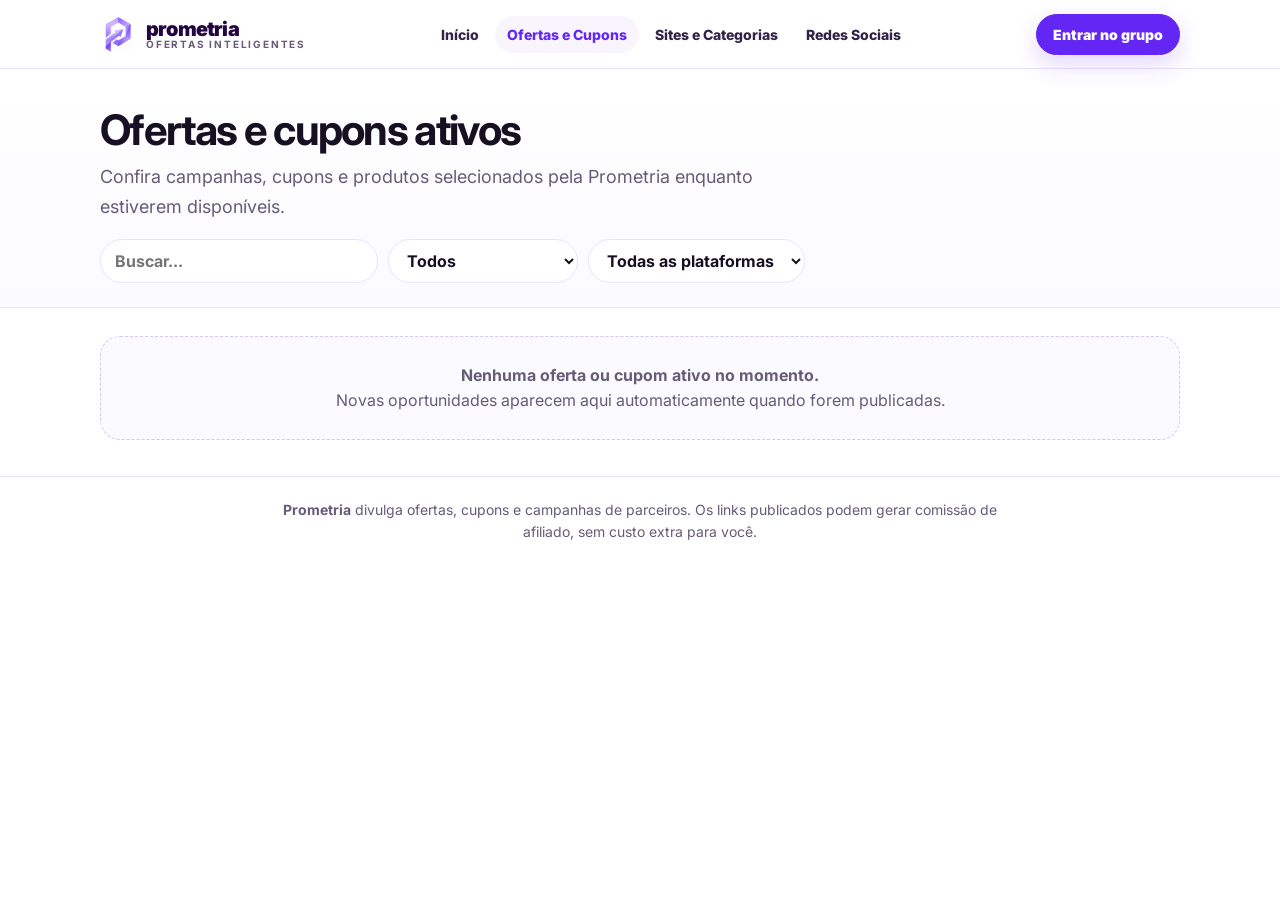
==== commit e5c0d5d7: "Add files via upload" ====
--- a/ofertas.html
+++ b/ofertas.html
@@ -39,7 +39,6 @@
     
 <section class="page-head">
   <div class="container">
-    <span class="kicker">Atualizações ativas</span>
     <h1>Ofertas e cupons ativos</h1>
     <p class="lead">Confira campanhas, cupons e produtos selecionados pela Prometria enquanto estiverem disponíveis.</p>
     <div class="filters">
@@ -60,25 +59,17 @@
     </div>
   </div>
 </section>
-<section class="section">
+<section class="section section-tight">
   <div class="container">
     <div id="offersGrid" class="list-grid"></div>
-    <div class="data-note">
-      Para publicar ofertas reais, edite <code>data/offers.json</code>. Para publicar cupons reais, edite <code>data/coupons.json</code>. Os modelos ficam em <code>data/offers.example.json</code> e <code>data/coupons.example.json</code>.
-    </div>
   </div>
 </section>
 
   </main>
   
 <footer class="footer">
-  <div class="container footer-inner">
-    <p><strong>Prometria</strong> — curadoria de ofertas inteligentes. Alguns links podem ser links de afiliado.</p>
-    <div class="footer-links">
-      <a href="ofertas.html">Ofertas</a>
-      <a href="sites-categorias.html">Sites e Categorias</a>
-      <a href="redes.html">Canais</a>
-    </div>
+  <div class="container footer-inner footer-single">
+    <p><strong>Prometria</strong> divulga ofertas, cupons e campanhas de parceiros. Os links publicados podem gerar comissão de afiliado, sem custo extra para você.</p>
   </div>
 </footer>
 
--- a/assets/css/styles.css
+++ b/assets/css/styles.css
@@ -9,8 +9,6 @@
   --purple2:#8b5cf6;
   --cyan:#42c7e8;
   --dark:#250541;
-  --green:#17a765;
-  --red:#dc2626;
   --radius:18px;
   --shadow:0 14px 42px rgba(33,0,61,.08);
   --max:1080px;
@@ -66,6 +64,7 @@
   background:#fff;color:var(--purple);
   font-weight:900;font-size:14px;
   cursor:pointer;
+  transition:transform .18s ease, box-shadow .18s ease, border-color .18s ease;
 }
 .btn.primary{
   background:var(--purple);
@@ -83,14 +82,8 @@
 .hero-layout{
   display:grid;grid-template-columns:1fr 330px;gap:34px;align-items:center;
 }
-.kicker{
-  display:inline-flex;align-items:center;gap:8px;
-  border:1px solid var(--line);background:#fff;color:var(--purple);
-  padding:7px 11px;border-radius:999px;font-size:13px;font-weight:900;
-}
-.kicker::before{content:"";width:7px;height:7px;border-radius:50%;background:var(--cyan)}
 h1{
-  margin:16px 0 14px;
+  margin:0 0 14px;
   max-width:760px;
   font-size:clamp(34px,5vw,54px);
   line-height:1.02;
@@ -104,6 +97,7 @@
   line-height:1.65;
 }
 .hero-actions{display:flex;gap:10px;flex-wrap:wrap;margin-top:24px}
+.compact-actions .btn{min-width:170px}
 .summary-card{
   background:#fff;border:1px solid var(--line);border-radius:22px;padding:20px;box-shadow:var(--shadow);
 }
@@ -116,9 +110,11 @@
 }
 .dot{width:8px;height:8px;border-radius:50%;background:var(--purple);margin-top:6px;flex:none}
 .section{padding:44px 0}
+.section-tight{padding:28px 0 36px}
 .section-title-row{
   display:flex;align-items:flex-end;justify-content:space-between;gap:20px;margin-bottom:20px;
 }
+.compact-title-row{margin-bottom:18px}
 .section-title-row h2{margin:0;font-size:28px;letter-spacing:-.04em}
 .section-title-row p{margin:8px 0 0;color:var(--muted);line-height:1.55;max-width:610px}
 .grid{display:grid;gap:16px}
@@ -149,53 +145,88 @@
 .cta p{margin:0;color:rgba(255,255,255,.75);line-height:1.55}
 .cta .btn{background:#fff;color:var(--purple);border-color:#fff}
 .page-head{
-  padding:44px 0 24px;
+  padding:40px 0 24px;
   border-bottom:1px solid var(--line);
   background:linear-gradient(180deg,#fff,#fbfaff);
 }
-.page-head h1{font-size:42px;margin-bottom:10px}
+.page-head h1{font-size:42px;margin:0 0 10px;letter-spacing:-.04em}
 .filters{display:flex;gap:10px;flex-wrap:wrap;margin-top:18px}
 .input,.select{
   height:44px;border-radius:999px;border:1px solid var(--line);padding:0 14px;
   background:#fff;color:var(--text);font:inherit;font-weight:700;min-width:190px;
 }
 .list-grid{display:grid;grid-template-columns:repeat(3,1fr);gap:16px}
+.offer-card{display:flex;flex-direction:column;min-height:420px}
 .offer-img{
-  height:160px;border-radius:14px;background:var(--soft);display:flex;align-items:center;justify-content:center;
-  color:var(--purple);font-weight:900;text-align:center;margin-bottom:14px;overflow:hidden;
-}
-.offer-img img{width:100%;height:100%;object-fit:cover}
-.price{font-size:20px;font-weight:900;margin:12px 0 2px;color:var(--dark)}
+  aspect-ratio:1/1;
+  min-height:198px;
+  border-radius:16px;
+  background:#fff;
+  display:flex;align-items:center;justify-content:center;
+  color:var(--purple);font-weight:900;text-align:center;
+  margin-bottom:14px;overflow:hidden;
+  border:1px solid var(--line);
+}
+.offer-img img{
+  width:100%;height:100%;object-fit:contain;object-position:center center;
+  padding:16px;background:#fff;
+}
+.offer-card h3{
+  display:-webkit-box;
+  -webkit-line-clamp:2;
+  -webkit-box-orient:vertical;
+  overflow:hidden;
+  min-height:48px;
+  font-size:20px;
+  line-height:1.28;
+}
+.offer-card .btn{margin-top:auto;align-self:flex-start}
+.price{font-size:20px;font-weight:900;margin:10px 0 2px;color:var(--dark)}
 .old-price{text-decoration:line-through;color:var(--muted);font-size:13px}
 .badges{display:flex;flex-wrap:wrap;gap:6px;margin-bottom:10px}
 .badge{
   display:inline-flex;padding:6px 9px;border-radius:999px;background:var(--soft);
   color:var(--purple);font-weight:900;font-size:12px;border:1px solid var(--line);
 }
+.offer-meta{display:grid;gap:6px;margin:10px 0 16px}
+.meta-row{
+  color:var(--muted);
+  font-size:13px;
+  line-height:1.45;
+}
+.meta-row.strong{color:#4d4160;font-weight:600}
 .empty{
   grid-column:1/-1;
   background:var(--soft2);border:1px dashed #d6c4ff;border-radius:20px;padding:26px;
   text-align:center;color:var(--muted);line-height:1.55;
 }
-.data-note{
-  margin-top:20px;background:#fff;border:1px solid var(--line);border-radius:18px;padding:16px;
-  color:var(--muted);font-size:14px;line-height:1.55;
-}
-.data-note code{background:var(--soft);color:var(--purple);border-radius:7px;padding:2px 6px;font-weight:900}
 .channel-card{display:flex;flex-direction:column;gap:14px}
 .channel-top{display:flex;align-items:center;gap:12px}
 .channel-icon{
-  width:42px;height:42px;border-radius:14px;background:var(--soft);display:flex;align-items:center;justify-content:center;font-size:20px;
-}
+  width:46px;height:46px;border-radius:14px;background:var(--soft);
+  border:1px solid var(--line);
+  display:flex;align-items:center;justify-content:center;flex:none;
+  color:var(--purple);
+}
+.channel-icon svg{width:22px;height:22px;display:block}
+.channel-icon[data-brand="whatsapp"]{color:#25D366}
+.channel-icon[data-brand="telegram"]{color:#229ED9}
+.channel-icon[data-brand="instagram"]{color:#E4405F}
+.channel-icon[data-brand="tiktok"]{color:#111111}
+.channel-icon[data-brand="x"]{color:#111111}
+.channel-icon[data-brand="linktree"]{color:#39E58C}
+.channel-icon[data-brand="youtube"]{color:#FF0000}
+.channel-icon[data-brand="facebook"]{color:#1877F2}
+.channel-icon[data-brand="pinterest"]{color:#E60023}
 .footer{
   border-top:1px solid var(--line);
-  padding:26px 0;
+  padding:22px 0 28px;
   color:var(--muted);
   font-size:14px;
 }
 .footer-inner{display:flex;align-items:center;justify-content:space-between;gap:20px}
-.footer-links{display:flex;gap:12px;flex-wrap:wrap}
-.footer-links a{font-weight:800;color:var(--purple)}
+.footer-single{justify-content:center;text-align:center}
+.footer-single p{max-width:760px;margin:0;line-height:1.6}
 @media(max-width:900px){
   .hero-layout{grid-template-columns:1fr}
   .summary-card{max-width:620px}
@@ -222,4 +253,6 @@
   .section-title-row,.cta,.footer-inner{display:block}
   .section-title-row .btn,.cta .btn{margin-top:14px}
   .input,.select{width:100%;min-width:0}
-}+  .offer-card{min-height:auto}
+  .compact-actions .btn{width:100%}
+}
